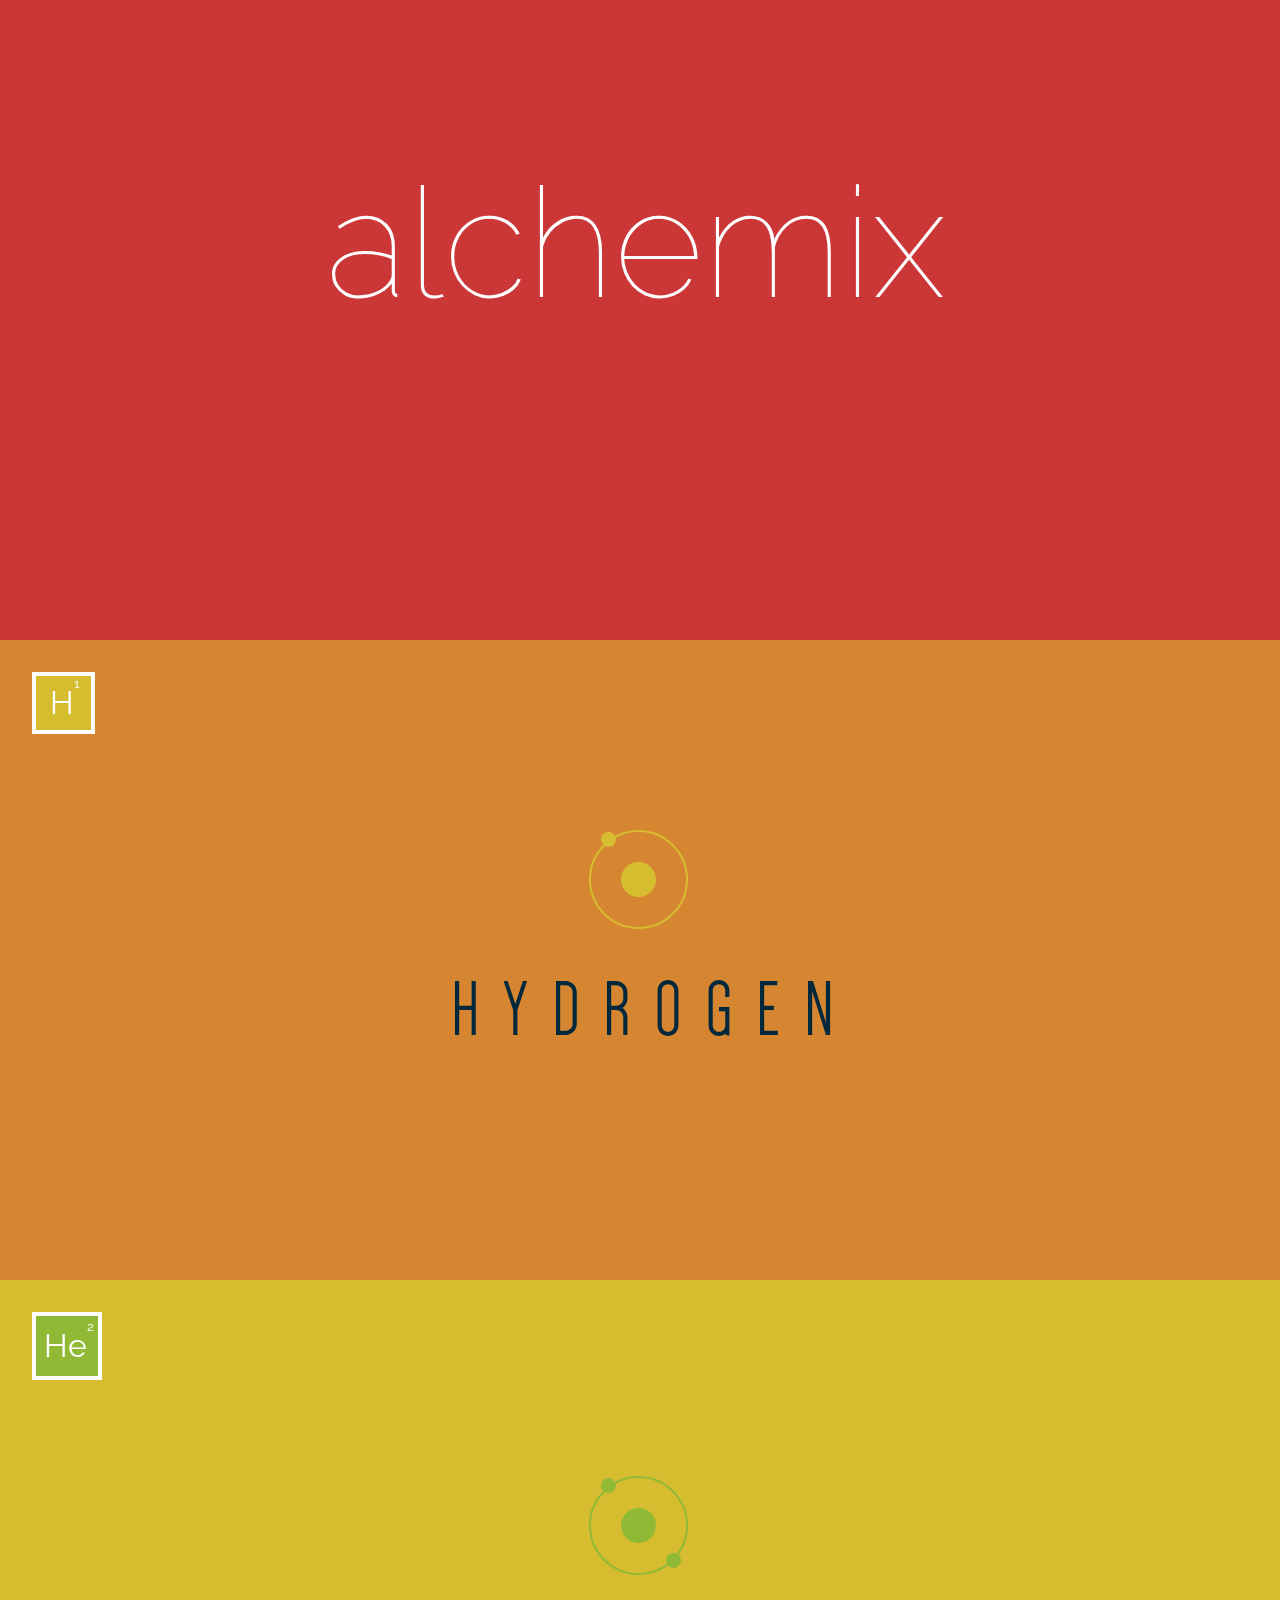
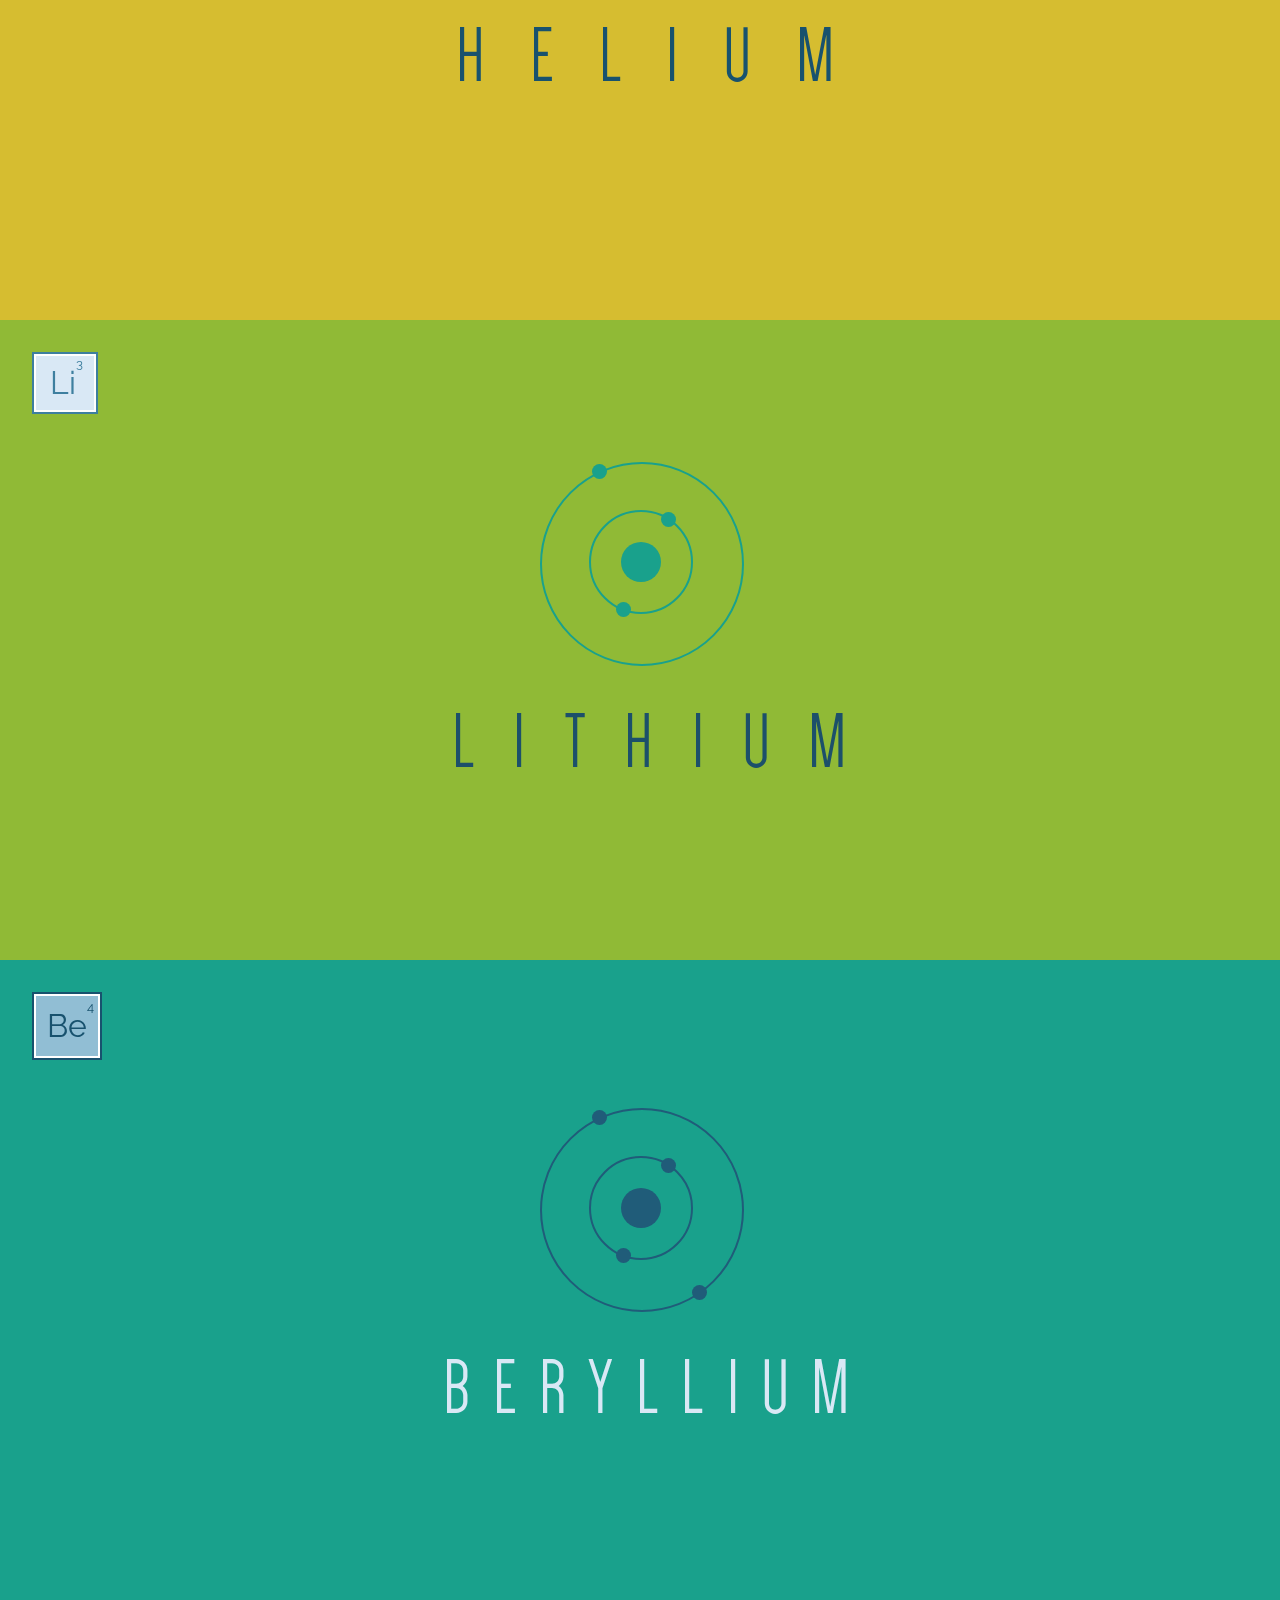
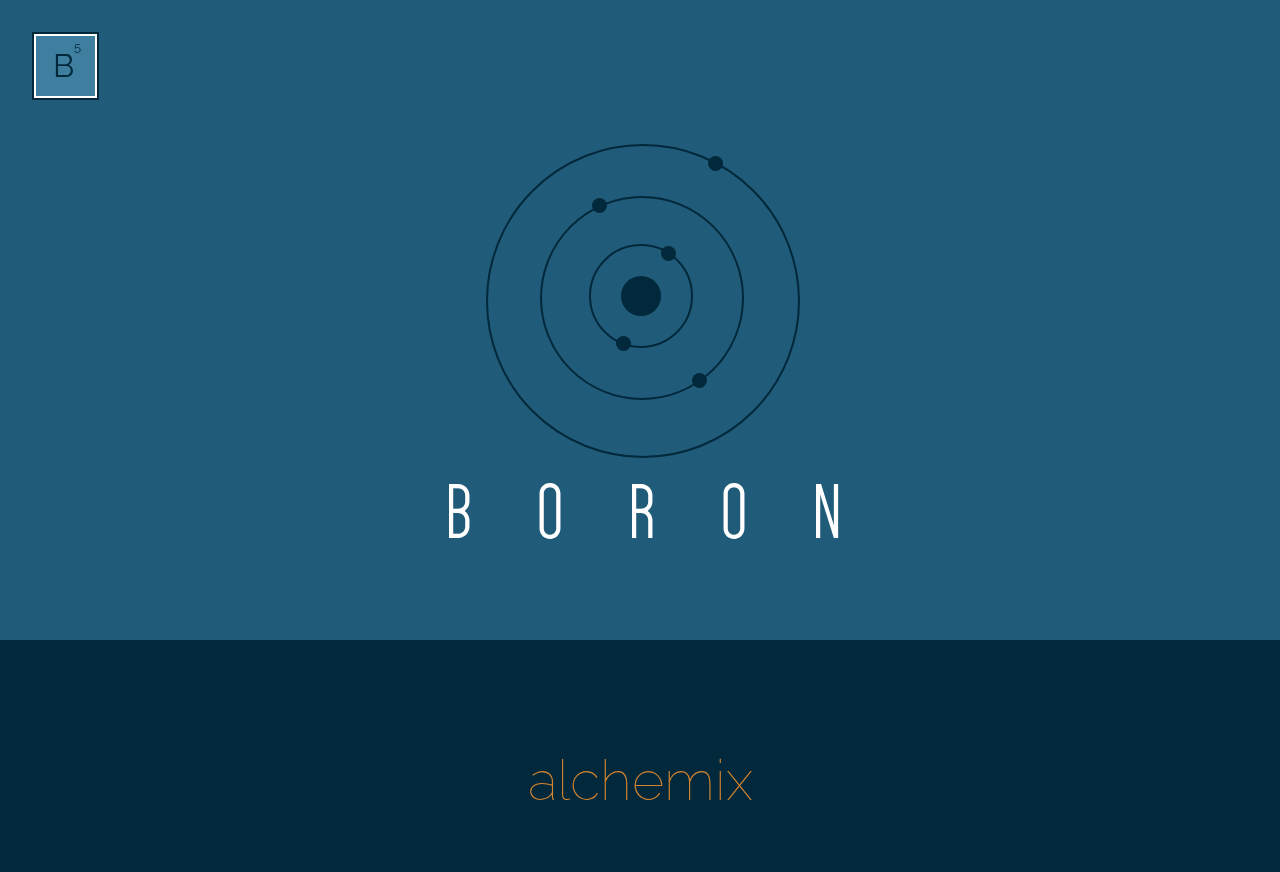
==== index.html @ fc48796e "Add files via upload" ====
<!doctype html>

<html lang="en">
<head>
  <meta charset="utf-8">

  <title>alchemix</title>
  <meta name="description" content="The HTML5 Herald">
  <meta name="author" content="SitePoint">
  <link href="https://fonts.googleapis.com/css?family=Raleway:100, 400" rel="stylesheet">
  <link rel="stylesheet" href="css/style.css">
    
    <style> 
@font-face {
   font-family: Dense;
   src: url(fonts/Dense.otf)
}


</style>

  <!--[if lt IE 9]>
    <script src="https://cdnjs.cloudflare.com/ajax/libs/html5shiv/3.7.3/html5shiv.js"></script>
  <![endif]-->
</head>

<body>
    <div id="title"></div>
    <section id="zero"><a href="splash.html"><h1>alchemix</h1></a>
    <!--<div id="container">
        <div id="symbol"><div id="symbol_one"><h3>H</h3><p>1</p></div></div>
        <div id="symbol"><div id="symbol_two"><h3>He</h3><p>2</p></div></div>
        <div id="symbol"><div id="symbol_three"><h3>Li</h3><p>3</p></div></div>
        <div id="symbol"><div id="symbol_four"><h3>Be</h3><p>4</p></div></div>
        <div id="symbol"><div id="symbol_five"><h3>B</h3><p>5</p></div></div>
    </div>-->
    
    </section>
    <section id="one"><a href="hydrogen.html"><div id="symbol"><h2>H</h2><p>1</p></div></a>
                
        <div id="orbit_container">
            <a href="hydrogen.html">
                <span class="orbit">
                    <span class="core"></span>
                    <span class="electron"></span>
                <span class="electron_two"></span>
                </span></a>
            
        </div> 
        
        <a href="hydrogen.html"><h1>HYDROGEN</h1></a>
        
    </section>
    <section id="two"><a href="helium.html"><div id="symbol"><h2>He</h2><p>2</p></div></a>
        <div id="orbit_container">
            
                <a href="helium.html"><span class="orbit">
                    <span class="core"></span>
                    <span class="electron"></span>
                <span class="electron_two"></span>
                    </span></a>
            
        </div> 
        
        <a href="helium.html"><h1>HELIUM</h1></a>
    </section>
    <section id="three"><a href="lithium.html"><div id="symbol"><h2>Li</h2><p>3</p></div></a>
        <div id="orbit_container">
            <a href="lithium.html"><span class="orbit">
                <span class="core"></span>
                <span class="electron"></span>
                <span class="electron_deux"></span>
                </span></a>
            <a href="lithium.html"><span class="orbit_two">
                <span class="core_two"></span>
                <span class="electron_two"></span>
                </span></a>
        </div>
        <a href="lithium.html"><h1>LITHIUM</h1></a>
    </section>
    <section id="four">
        <a href="beryllium.html"><div id="symbol"><h2>Be</h2><p>4</p></div></a>
             <div id="orbit_container">   
                <a href="beryllium.html"><span class="orbit">
                      <span class="core"></span>
                      <span class="electron"></span>
                      <span class="electron_deux"></span>
                    </span></a>
                <a href="beryllium.html"><span class="orbit_two">
                      <span class="core_two"></span>
                      <span class="electron_two"></span>
                      <span class="electron_two_deux"></span>
                    </span></a>
            </div>
        <a href="beryllium.html"><h1>BERYLLIUM</h1></a>
    </section>
    <section id="five"><a href="boron.html"><div id="symbol"><h2>B</h2><p>5</p></div></a>
        <div id="orbit_container">
            <a href="boron.html"><span class="orbit">
                    <span class="core"></span>
                    <span class="electron"></span>
                    <span class="electron_deux"></span>
                </span></a>
                <a href="boron.html"><span class="orbit_two">
                      <span class="core_two"></span>
                      <span class="electron_two"></span>
                      <span class="electron_two_deux"></span>
                    </span></a>
                <a href="boron.html"><span class="orbit_three">
                      <span class="core_three"></span>
                      <span class="electron_three"></span>

                    </span></a>
        </div>
        <a href="boron.html"><h1>BORON</h1></a>
        </section>
    <footer><h3>alchemix</h3></footer>
</body>
</html>
---- css/style.css ----
/* http://meyerweb.com/eric/tools/css/reset/ 
   v2.0 | 20110126
   License: none (public domain)
*/

html, body, div, span, applet, object, iframe,
h1, h2, h3, h4, h5, h6, p, blockquote, pre,
a, abbr, acronym, address, big, cite, code,
del, dfn, em, img, ins, kbd, q, s, samp,
small, strike, strong, sub, sup, tt, var,
b, u, i, center,
dl, dt, dd, ol, ul, li,
fieldset, form, label, legend,
table, caption, tbody, tfoot, thead, tr, th, td,
article, aside, canvas, details, embed, 
figure, figcaption, footer, header, hgroup, 
menu, nav, output, ruby, section, summary,
time, mark, audio, video {
	margin: 0;
	padding: 0;
	border: 0;
	font-size: 100%;
	font: inherit;
	vertical-align: baseline;
}
/* HTML5 display-role reset for older browsers */
article, aside, details, figcaption, figure, 
footer, header, hgroup, menu, nav, section {
	display: block;
}
body {
	line-height: 1;
}
ol, ul {
	list-style: none;
}
blockquote, q {
	quotes: none;
}
blockquote:before, blockquote:after,
q:before, q:after {
	content: '';
	content: none;
}
table {
	border-collapse: collapse;
	border-spacing: 0;
}

/*------------------------------------------ RESET ---------------------------------------------------------*/


section{
    width: 100%;
    height: 40em;
    }

h1{
    font-family: Dense;
    font-size: 5em;
    text-align: center;
    padding-top: 0.5em;
}

h1 {
  
  vertical-align: middle;
  -webkit-transform: perspective(1px) translateZ(0);
  transform: perspective(1px) translateZ(0);
  box-shadow: 0 0 1px transparent;
  -webkit-transition-duration: 0.3s;
  transition-duration: 0.3s;
  -webkit-transition-property: transform;
  transition-property: transform;
}
h1:hover, h1:focus, h1:active {
  -webkit-transform: scale(0.9);
  transform: scale(0.9);
  }




/*---------------------------------------------------- ZERO -------------------------------------------------------*/

#zero h1{
    font-family: 'Raleway', sans-serif;
    color: #fff;
    font-size: 12vw;
    font-weight: 100;
    position: absolute;
    top: 10%;
    left: 25.5%;
    z-index: 2;
    }

#zero{
    background-color: #CB3737;
}

/*---------------------------------------------------- ONE -------------------------------------------------------*/

html{
    overflow-x: hidden;
}



#one h1{
    color: #01283c;
    letter-spacing: 0.29em;
    position: relative;
    right: -0.17em;
    z-index: 1;
     
}

h2{
    font-family: 'Raleway', sans-serif;
    color: #fff;
    font-size: 2em;
    display: inline;
}

p{
    font-family: 'Raleway', sans-serif;
    color: #fff;
    font-size: 0.8em;
    display: inline;
    top: -2em;
    position: relative;
}

#symbol{
    padding: 0.8em 0.8em 0.8em 1em;
    background-color: #d6bd30;
    border: 2px solid #fff;
    display: inline-block;
    margin: 2em;
}

img{
    display: block; 
    margin: 0 auto;
    position: relative;
    top: -24.8em;
}

#one{
    background: #d68630;
    
}

a{
    text-decoration: none;
}

@-webkit-keyframes hvr-ripple-out{
  100% {
    top: -12px;
    right: -12px;
    bottom: -12px;
    left: -12px;
    opacity: 0;
  }
}
@keyframes hvr-ripple-out{
  100% {
    top: -12px;
    right: -12px;
    bottom: -12px;
    left: -12px;
    opacity: 0;
  }
}
#symbol {
  display: inline-block;
  vertical-align: middle;
  -webkit-transform: perspective(1px) translateZ(0);
  transform: perspective(1px) translateZ(0);
  box-shadow: 0 0 1px transparent;
  position: relative;
}
#symbol:before {
  content: '';
  position: absolute;
  border: #fff solid 2px;
  top: 0;
  right: 0;
  bottom: 0;
  left: 0;
  -webkit-animation-duration: 1s;
  animation-duration: 1s;
}
#symbol:hover:before, .hvr-ripple-out:focus:before, .hvr-ripple-out:active:before {
  -webkit-animation-name: hvr-ripple-out;
  animation-name: hvr-ripple-out;
}

/*-----------------------------ANIMATION-----------------------------------*/

#orbit_container{
    width: 8%;
    margin: 0 auto;
    padding-top: 4em;
}

#one .electron {
  position: absolute;
  right: 70px;
  top: 0px;
  display: inline-block;
  width: 15px;
  height: 15px;
  border-radius: 50%;
  background-color: #d6bd30;
  transition: top 1s ease-out, width .4s, height .4s, background-color .8s;
}


#one .orbit {
  position: relative;
  display: inline-block;
  width: 95px;
  height: 95px;
  border-radius: 50%;
  border: 2px solid #d6bd30;
  transition: border-color .7s;
  
}
#one .core {
  margin-top: 30px;
  margin-left: 30px;
  display: inline-block;
  width: 35px;
  height: 35px;
  background-color: #d6bd30;
  border-radius: 50%;
  transition: margin-left .8s;
}
#one .orbit:hover {
  border-color: #ccc;
}
#one .orbit:hover .core {
  margin-left: 180px;
}
#one .orbit:hover .electron {
  top: 140px;
  width: 15px;
  height: 15px;
  background-color: #aa3444;
}

#one .orbit:hover .electron_two{
    background-color: ;
}

@keyframes spin {
  from {
    transform: rotate(-360deg);
  }
  to {
    transform: rotate(0);
  }
}




/*---------------------------------------------------- TWO -------------------------------------------------------*/


#two{
    background: #d6bd30;
}

#two h1{
    color: #18526e;
    letter-spacing: 0.56em;
    position: relative;
    right: -0.35em;
    z-index: 1;
}

#two h2{ font-size: 2em;}

#two #symbol{ 
    padding: 1em 0.4em 1em 0.6em;
    background-color: #90ba36;
}

/*-----------------------------ANIMATION-----------------------------------*/



#two .electron {
  position: absolute;
  right: 70px;
  top: 0px;
  display: inline-block;
  width: 15px;
  height: 15px;
  border-radius: 50%;
  background-color: #90ba36;
  transition: top 1s ease-out, width .4s, height .4s, background-color .8s;
}

#two .electron_two{
  position: absolute;
  left: 75px;
  top: 75px;
  display: inline-block;
  width: 15px;
  height: 15px;
  border-radius: 50%;
  background-color: #90ba36;
  transition: top 1s ease-out, width .4s, height .4s, background-color .8s;
}
#two .orbit {
  position: relative;
  display: inline-block;
  width: 95px;
  height: 95px;
  border-radius: 50%;
  border: 2px solid #90ba36;
  transition: border-color .7s;
  
}
#two .core {
  margin-top: 30px;
  margin-left: 30px;
  display: inline-block;
  width: 35px;
  height: 35px;
  background-color: #90ba36;
  border-radius: 50%;
  transition: margin-left .8s;
}
#two .orbit:hover {
  border-color: #ccc;
}
#two .orbit:hover .core {
  margin-left: 180px;
}
#two .orbit:hover .electron {
  top: 140px;
  width: 15px;
  height: 15px;
  background-color: #aa3444;
}

#two .orbit:hover .electron_two{
    background-color: #d68630 ;
}

@keyframes spin {
  from {
    transform: rotate(-360deg);
  }
  to {
    transform: rotate(0);
  }
}


/*---------------------------------------------------- THREE -------------------------------------------------------*/


#three{
    background: #90ba36;
}

#three h1{
    color: #1c506a;
    letter-spacing: 0.48em;
    position: relative;
    right: -0.36em;
    z-index: 1;
    margin-top: -2em;
}

#three #symbol{
    background-color: #d9e8f5;
    border: 2px solid #3e7f9f;
}

#three p, #three h2{
    color: #3e7f9f;
}



/*-----------------------------ANIMATION-----------------------------------*/


#three .electron {
  position: absolute;
  left: 70px;
  top: 0;
  display: inline-block;
  width: 15px;
  height: 15px;
  border-radius: 50%;
  background-color: #19a18c;
  transition: top 1s ease-out, width .4s, height .4s, background-color .8s;
}

#three .electron_deux {
  position: absolute;
  left: 25px;
  top: 90px;
  display: inline-block;
  width: 15px;
  height: 15px;
  border-radius: 50%;
  background-color: #19a18c;
  transition: top 1s ease-out, width .4s, height .4s, background-color .8s;
}

#three .orbit {
  position: relative;
  display: inline-block;
  width: 100px;
  height: 100px;
  border-radius: 50%;
  border: 2px solid #19a18c;
  transition: border-color .7s;
  
  z-index:1;
}

#three .orbit_two {
  position: relative;
  display: inline-block;
  width: 200px;
  height: 200px;
  border-radius: 50%;
  border: 2px solid #19a18c;
  transition: border-color .7s;
  
  right: 3.05em;
  top: -9.5em;
}

#three .electron_two {
  position: absolute;
  left: 50px;
  top: 0;
  display: inline-block;
  width: 15px;
  height: 15px;
  border-radius: 50%;
  background-color: #19a18c;
  transition: top 1s ease-out, width .4s, height .4s, background-color .8s;
}

#three .orbit_two:hover {
  border-color: #ccc;
}
#three .orbit_two:hover .core {
  margin-left: 180px;
}
#three .orbit_two:hover .electron {
  top: 240px;
  width: 30px;
  height: 30px;
  background-color: #aa3444;
}

#three .core {
  margin-top: 30px;
  margin-left: 30px;
  display: inline-block;
  width: 40px;
  height: 40px;
  background-color: #19a18c;
  border-radius: 50%;
  transition: margin-left .8s;
}
#three .orbit:hover {
  border-color: #ccc;
}
#three .orbit:hover .core {
  margin-left: 180px;
}

#three .orbit:hover .electron {
  top: 140px;
  width: 30px;
  height: 30px;
  background-color: #aa3444;
}

#three .orbit:hover .electron_deux {
  top: 200px;
  width: 15px;
  height: 15px;
  background-color: #d68630;
}

#three .orbit_two:hover .electron_two {
  top: 250px;
  width: 15px;
  height: 15px;
  background-color: #aa3444;
}

@keyframes spin {
  from {
    transform: rotate(-360deg);
  }
  to {
    transform: rotate(0);
  }
}


/*---------------------------------------------------- FOUR  -------------------------------------------------------*/


#four{
    background: #19a18c;
}

#four h1{
    color: #d9e8f5;
    letter-spacing: 0.28em;
    position: relative;
    right: -0.22em;
    z-index: 1;
    margin-top: -2em;
}

#four #symbol{
    background-color: #91bed4;
    border: 2px solid #18526e;
    padding: 1em 0.4em 1em 0.8em;
    
}

#four p, #four h2{
    color: #18526e;
}

/*-----------------------------ANIMATION-----------------------------------*/


#four .electron {
  position: absolute;
  left: 70px;
  top: 0;
  display: inline-block;
  width: 15px;
  height: 15px;
  border-radius: 50%;
  background-color: #205c79;
  transition: top 1s ease-out, width .4s, height .4s, background-color .8s;
}

#four .electron_deux {
  position: absolute;
  left: 25px;
  top: 90px;
  display: inline-block;
  width: 15px;
  height: 15px;
  border-radius: 50%;
  background-color: #205c79;
  transition: top 1s ease-out, width .4s, height .4s, background-color .8s;
}

#four .orbit {
  position: relative;
  display: inline-block;
  width: 100px;
  height: 100px;
  border-radius: 50%;
  border: 2px solid #205c79;
  transition: border-color .7s;
  
  z-index:1;
}

#four .orbit_two {
  position: relative;
  display: inline-block;
  width: 200px;
  height: 200px;
  border-radius: 50%;
  border: 2px solid #205c79;
  transition: border-color .7s;
  
  right: 3.05em;
  top: -9.5em;
}

#four .electron_two {
  position: absolute;
  left: 50px;
  top: 0;
  display: inline-block;
  width: 15px;
  height: 15px;
  border-radius: 50%;
  background-color: #205c79;
  transition: top 1s ease-out, width .4s, height .4s, background-color .8s;
}

#four .electron_two_deux {
  position: absolute;
  left: 150px;
  top: 175px;
  display: inline-block;
  width: 15px;
  height: 15px;
  border-radius: 50%;
  background-color: #205c79;
  transition: top 1s ease-out, width .4s, height .4s, background-color .8s;
}

#four .orbit_two:hover {
  border-color: #ccc;
}
#four .orbit_two:hover .core {
  margin-left: 180px;
}
#four .orbit_two:hover .electron {
  top: 240px;
  width: 30px;
  height: 30px;
  background-color: #aa3444;
}

#four .core {
  margin-top: 30px;
  margin-left: 30px;
  display: inline-block;
  width: 40px;
  height: 40px;
  background-color: #205c79;
  border-radius: 50%;
  transition: margin-left .8s;
}
#four .orbit:hover {
  border-color: #ccc;
}
#four .orbit:hover .core {
  margin-left: 180px;
}

#four .orbit:hover .electron {
  top: 140px;
  width: 30px;
  height: 30px;
  background-color: #aa3444;
}

#four .orbit:hover .electron_deux {
  top: 200px;
  width: 15px;
  height: 15px;
  background-color: #d68630;
}

#four .orbit_two:hover .electron_two {
  top: 250px;
  width: 15px;
  height: 15px;
  background-color: #aa3444;
}

#four .orbit_two:hover .electron_two_deux {
  top: 160px;
  width: 15px;
  height: 15px;
  background-color: #c819d3;
}

@keyframes spin {
  from {
    transform: rotate(-360deg);
  }
  to {
    transform: rotate(0);
  }
}

@-moz-keyframes spin {
    from { -moz-transform: rotate(-360deg); }
    to { -moz-transform: rotate(0deg); }
}
@-webkit-keyframes spin {
    from { -webkit-transform: rotate(-360deg); }
    to { -webkit-transform: rotate(0deg); }
}

.orbit{
    -webkit-animation-name: spin;
    -webkit-animation-duration: 3000ms;
    -webkit-animation-iteration-count: infinite;
    -webkit-animation-timing-function: linear;
    -moz-animation-name: spin;
    -moz-animation-duration: 3000ms;
    -moz-animation-iteration-count: infinite;
    -moz-animation-timing-function: linear;
    -ms-animation-name: spin;
    -ms-animation-duration: 3000ms;
    -ms-animation-iteration-count: infinite;
    -ms-animation-timing-function: linear;
}

.orbit_two{
    -webkit-animation-name: spin;
    -webkit-animation-duration: 3000ms;
    -webkit-animation-iteration-count: infinite;
    -webkit-animation-timing-function: linear;
    -moz-animation-name: spin;
    -moz-animation-duration: 4000ms;
    -moz-animation-iteration-count: infinite;
    -moz-animation-timing-function: linear;
    -ms-animation-name: spin;
    -ms-animation-duration: 4000ms;
    -ms-animation-iteration-count: infinite;
    -ms-animation-timing-function: linear;
}

.orbit_three{
    
    -webkit-animation-name: spin;
    -webkit-animation-duration: 3000ms;
    -webkit-animation-iteration-count: infinite;
    -webkit-animation-timing-function: linear;
    -moz-animation-name: spin;
    -moz-animation-duration: 4000ms;
    -moz-animation-iteration-count: infinite;
    -moz-animation-timing-function: linear;
    -ms-animation-name: spin;
    -ms-animation-duration: 4000ms;
    -ms-animation-iteration-count: infinite;
    -ms-animation-timing-function: linear;

}


/*---------------------------------------------------- FIVE  -------------------------------------------------------*/


#five{
    background: #205c79;
}

#five h1{
    color: #fff;
    letter-spacing: 0.8em;
    position: relative;
    right: -0.44em;
    z-index: 1;
    margin-top: -5.5em;
}

#five h2{ font-size: 2em;}

#five p, #five h2{
    color: #01283b;
}

#five #symbol{ 
    padding: 1em 1em 1em 1.2em;
    background-color: #3e7f9f;
    border: 2px solid #01283b;
}

/*-----------------------------ANIMATION-----------------------------------*/

#five #orbit_container{
    width: 8%;
    margin: 0 auto;
    padding-top: 7em;
    
}


#five .electron {
  position: absolute;
  left: 70px;
  top: 0;
  display: inline-block;
  width: 15px;
  height: 15px;
  border-radius: 50%;
  background-color: #01283b;
  transition: top 1s ease-out, width .4s, height .4s, background-color .8s;
}

#five .electron_deux {
  position: absolute;
  left: 25px;
  top: 90px;
  display: inline-block;
  width: 15px;
  height: 15px;
  border-radius: 50%;
  background-color: #01283b;
  transition: top 1s ease-out, width .4s, height .4s, background-color .8s;
}

#five .orbit {
  position: relative;
  display: inline-block;
  width: 100px;
  height: 100px;
  border-radius: 50%;
  border: 2px solid #01283b;
  transition: border-color .7s;
  
  z-index:2;
}

#five .orbit_two {
  position: relative;
  display: inline-block;
  width: 200px;
  height: 200px;
  border-radius: 50%;
  border: 2px solid #01283b;
  transition: border-color .7s;
  
  right: 3.05em;
  top: -9.5em;
  z-index: 1;
}

#five .electron_two {
  position: absolute;
  left: 50px;
  top: 0;
  display: inline-block;
  width: 15px;
  height: 15px;
  border-radius: 50%;
  background-color: #01283b;
  transition: top 1s ease-out, width .4s, height .4s, background-color .8s;
}

#five .electron_two_deux {
  position: absolute;
  left: 150px;
  top: 175px;
  display: inline-block;
  width: 15px;
  height: 15px;
  border-radius: 50%;
  background-color: #01283b;
  transition: top 1s ease-out, width .4s, height .4s, background-color .8s;
}

#five .orbit_two:hover {
  border-color: #ccc;
}
#five .orbit_two:hover .core {
  margin-left: 180px;
}
#five .orbit_two:hover .electron {
  top: 240px;
  width: 30px;
  height: 30px;
  background-color: #aa3444;
}

#five .core {
  margin-top: 30px;
  margin-left: 30px;
  display: inline-block;
  width: 40px;
  height: 40px;
  background-color: #01283b;
  border-radius: 50%;
  transition: margin-left .8s;
}
#five .orbit:hover {
  border-color: #ccc;
}
#five .orbit:hover .core {
  margin-left: 180px;
}

#five .orbit:hover .electron {
  top: 140px;
  width: 30px;
  height: 30px;
  background-color: #aa3444;
}

#five .orbit:hover .electron_deux {
  top: 200px;
  width: 15px;
  height: 15px;
  background-color: #d68630;
}

#five .orbit_two:hover .electron_two {
  top: 250px;
  width: 15px;
  height: 15px;
  background-color: #aa3444;
}

#five .orbit_two:hover .electron_two_deux {
  top: 160px;
  width: 15px;
  height: 15px;
  background-color: #c819d3;
}

#five .orbit_three {
  position: relative;
  display: inline-block;
  width: 310px;
  height: 310px;
  border-radius: 50%;
  border: 2px solid #01283b;
  transition: border-color .7s;
  animation: spin 3s linear infinite;
  left: -6.4em;
  top: -25.7em;
  z-index: 0;
}

#five .electron_three {
  position: absolute;
  left: 220px;
  top: 10px;
  display: inline-block;
  width: 15px;
  height: 15px;
  border-radius: 50%;
  background-color: #01283b;
  transition: top 1s ease-out, width .4s, height .4s, background-color .8s;
}

#five .orbit_three:hover .electron_three {
  top: 340px;
  width: 15px;
  height: 15px;
  background-color: #aa3444;
}

#five .orbit_three:hover {
  border-color: #ccc;
}


@keyframes spin {
  from {
    transform: rotate(-360deg);
  }
  to {
    transform: rotate(0);
  }
}

body{
    background-color: #01283b;
}

footer{
    width: 100%;
    
}

footer h3{
    font-family: 'Raleway', sans-serif;
    color: #d68630;
    font-size: 3.5em;
    font-weight: 100;
    text-align: center;
    margin-top: 2em;
}
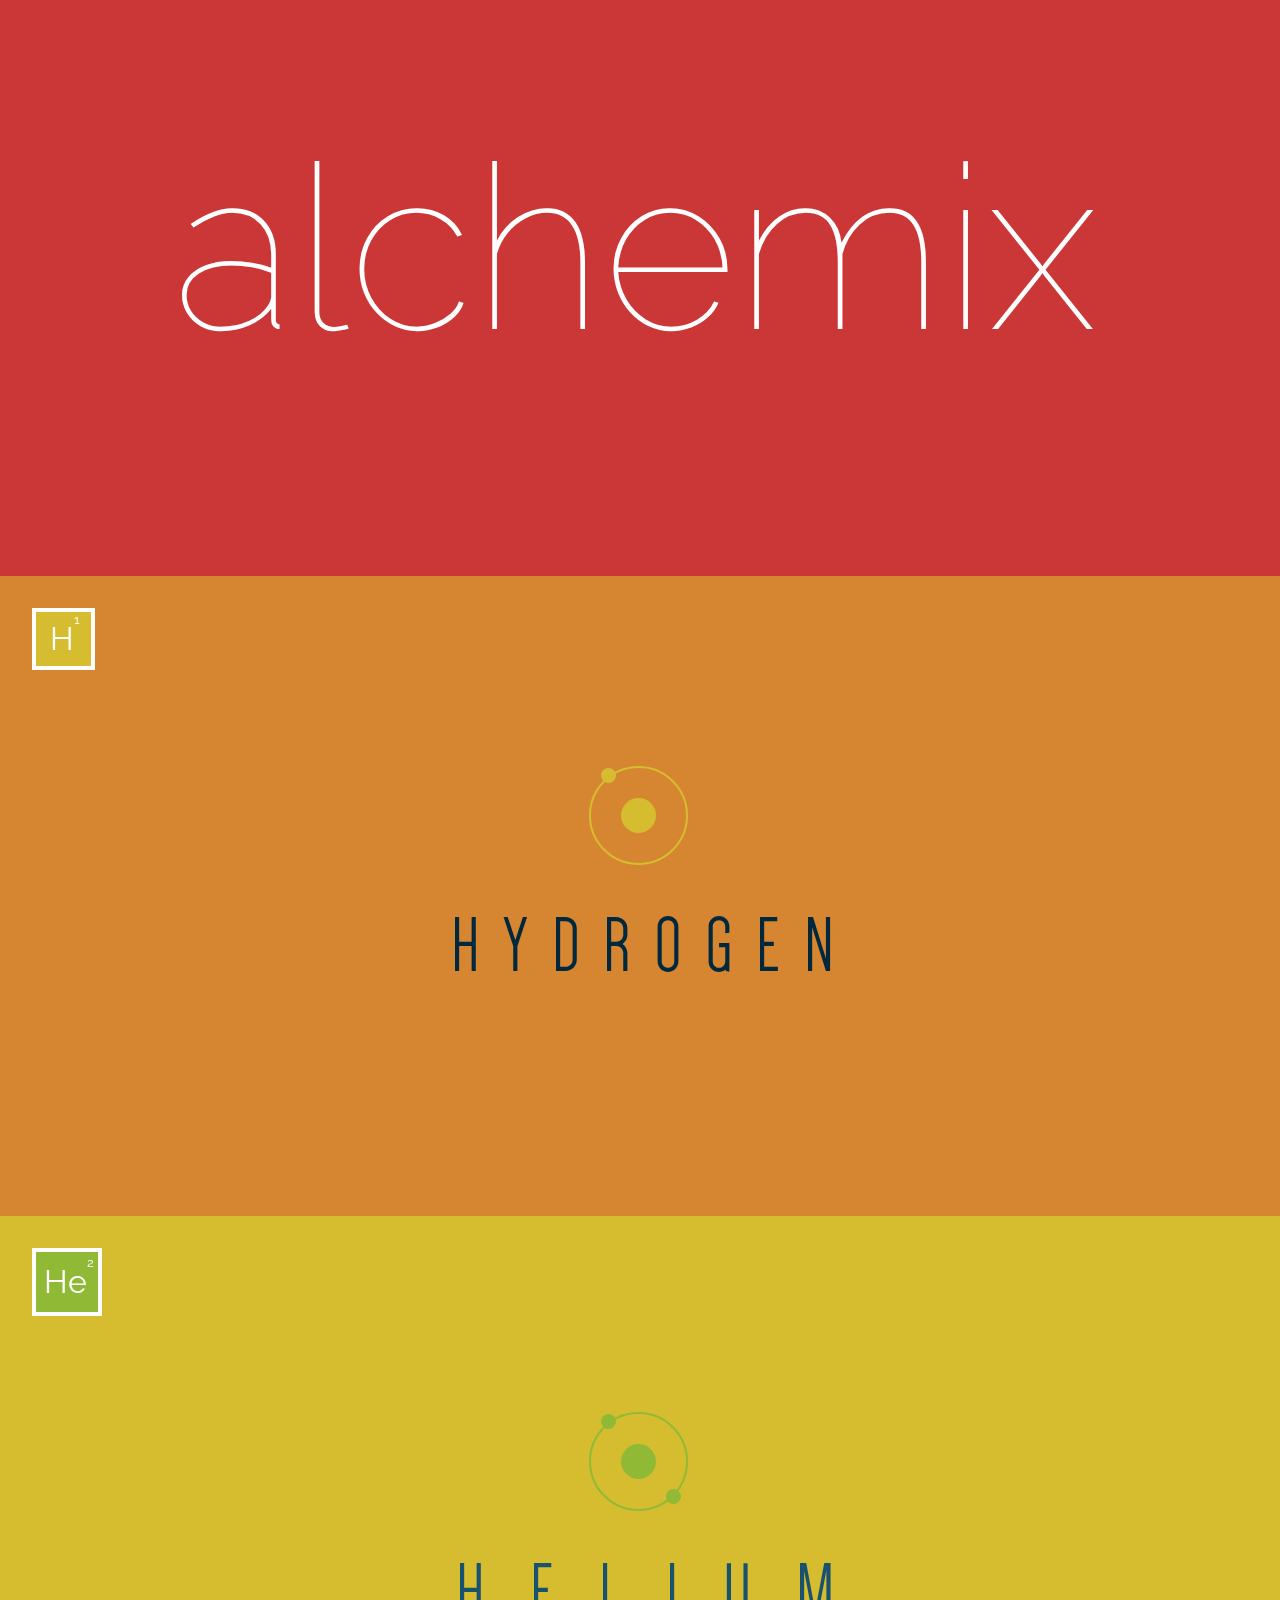
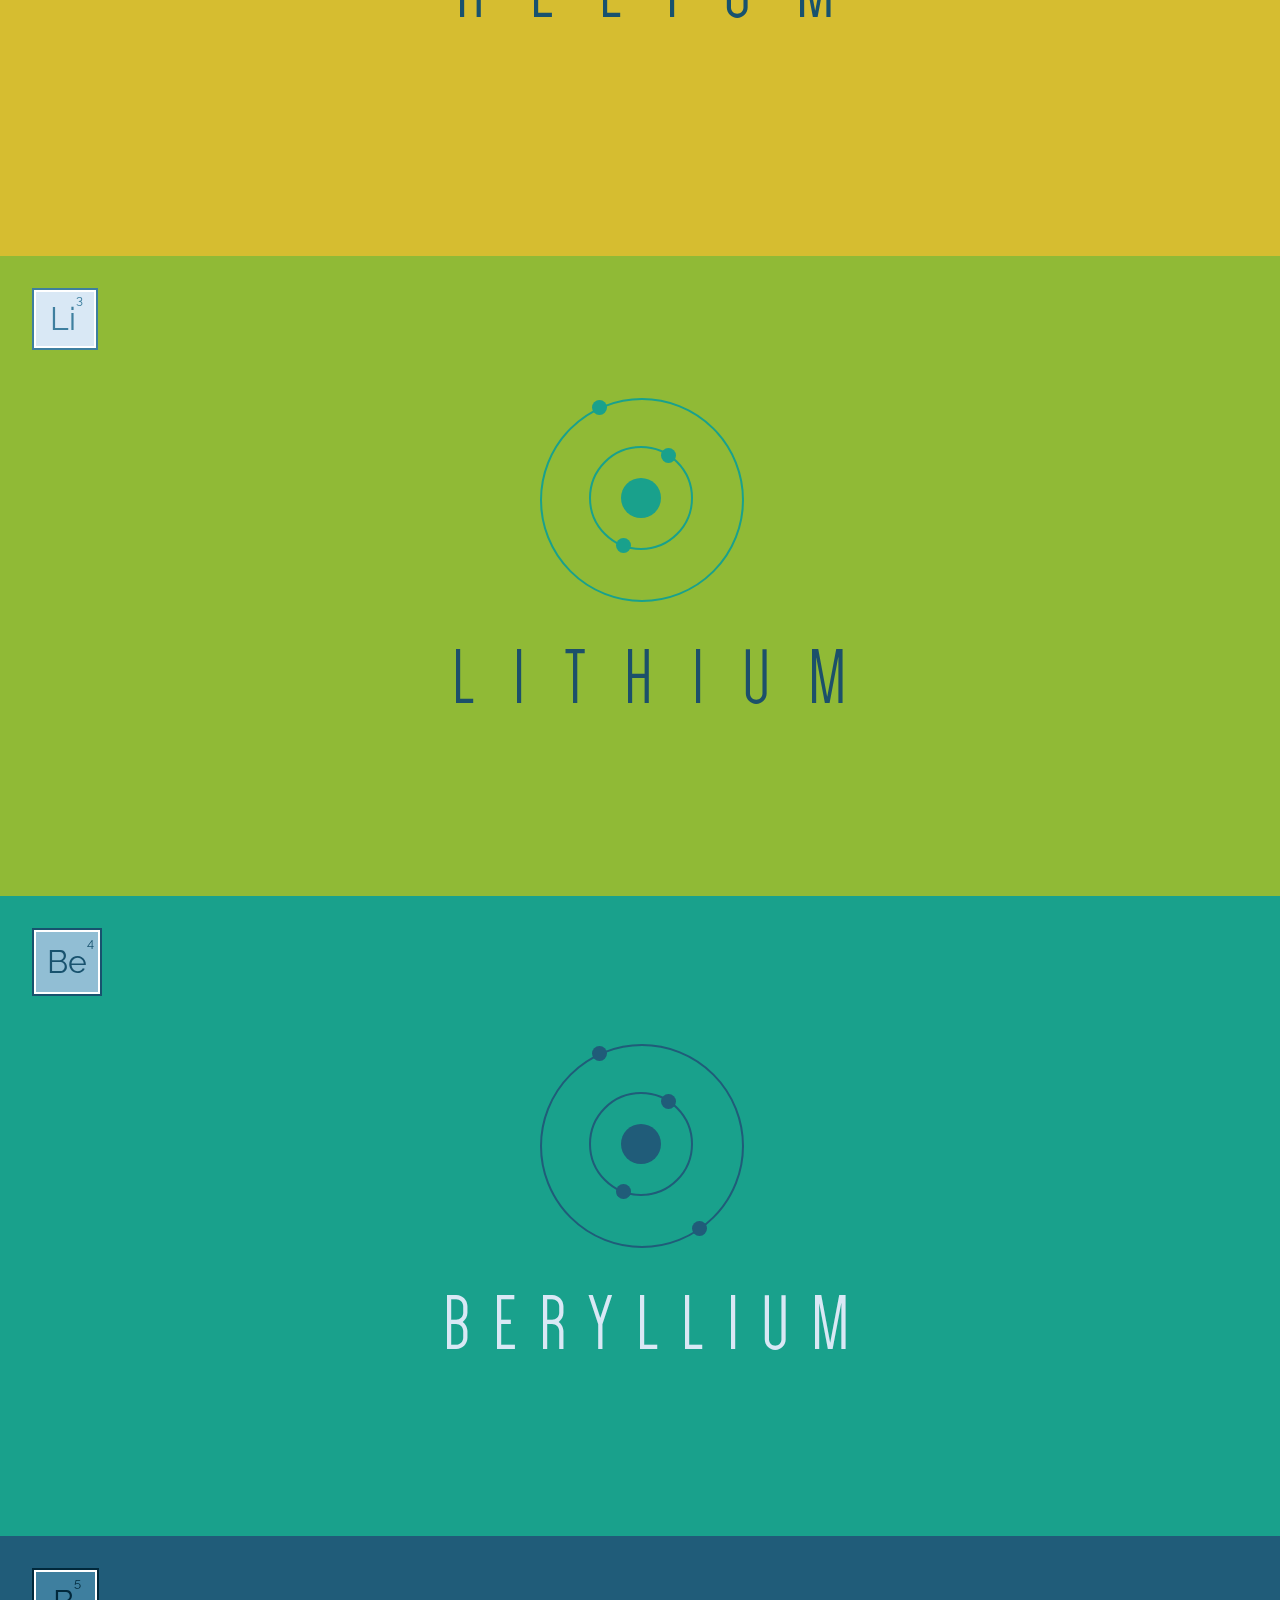
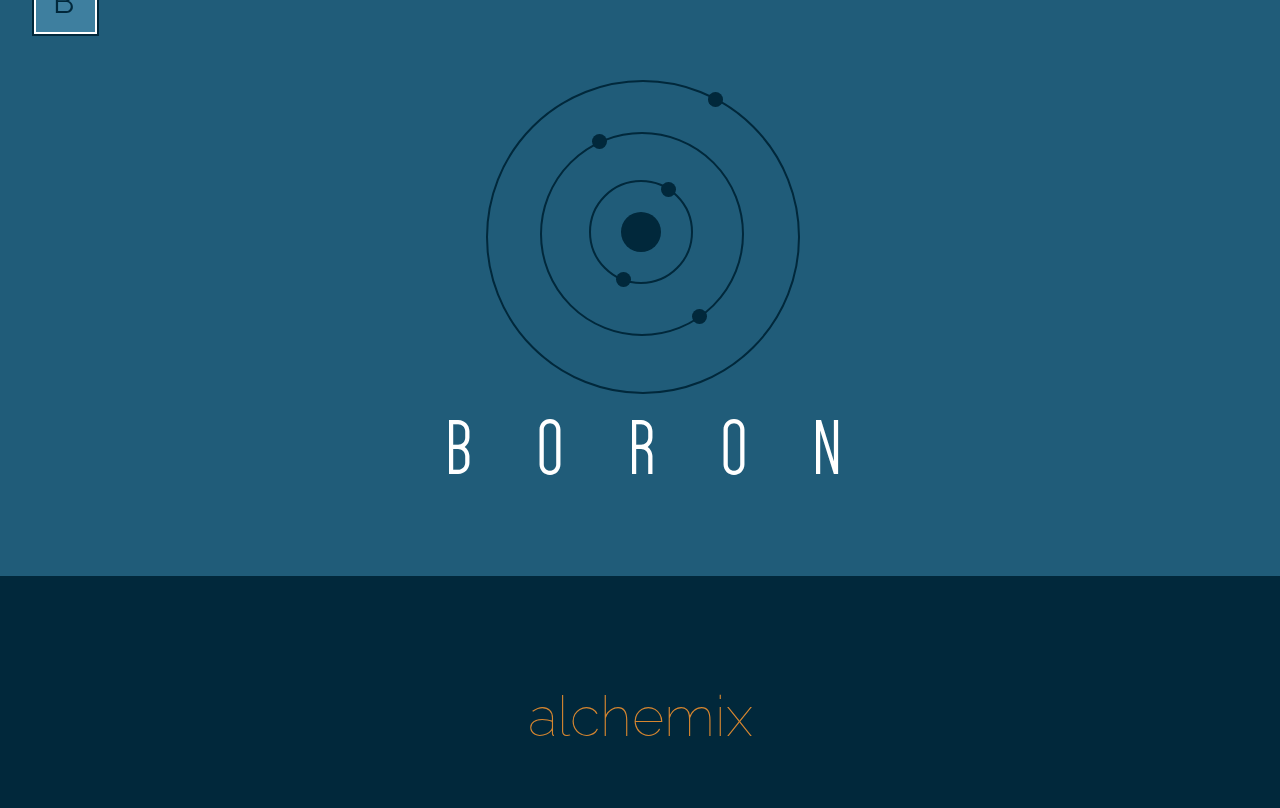
==== commit 5867c37d: "Add files via upload" ====
--- a/index.html
+++ b/index.html
@@ -13,12 +13,11 @@
     <style> 
 @font-face {
    font-family: Dense;
-   src: url(fonts/Dense.otf)
-}
-
-
-</style>
-
+   src: url(fonts/Dense.otf),
+        url(fonts/dense-webfont.woff2) format('woff2'),
+        url(fonts/dense-webfont.woff) format('woff');
+        } </style>
+<link href="images/favicon.png" rel="icon" type="image/x-icon" />
   <!--[if lt IE 9]>
     <script src="https://cdnjs.cloudflare.com/ajax/libs/html5shiv/3.7.3/html5shiv.js"></script>
   <![endif]-->
--- a/css/style.css
+++ b/css/style.css
@@ -86,16 +86,17 @@
 #zero h1{
     font-family: 'Raleway', sans-serif;
     color: #fff;
-    font-size: 12vw;
+    font-size: 18vw;
     font-weight: 100;
     position: absolute;
-    top: 10%;
-    left: 25.5%;
+    top: 2%;
+    left: 13.5%;
     z-index: 2;
     }
 
 #zero{
     background-color: #CB3737;
+    height: 45vw;
 }
 
 /*---------------------------------------------------- ONE -------------------------------------------------------*/
